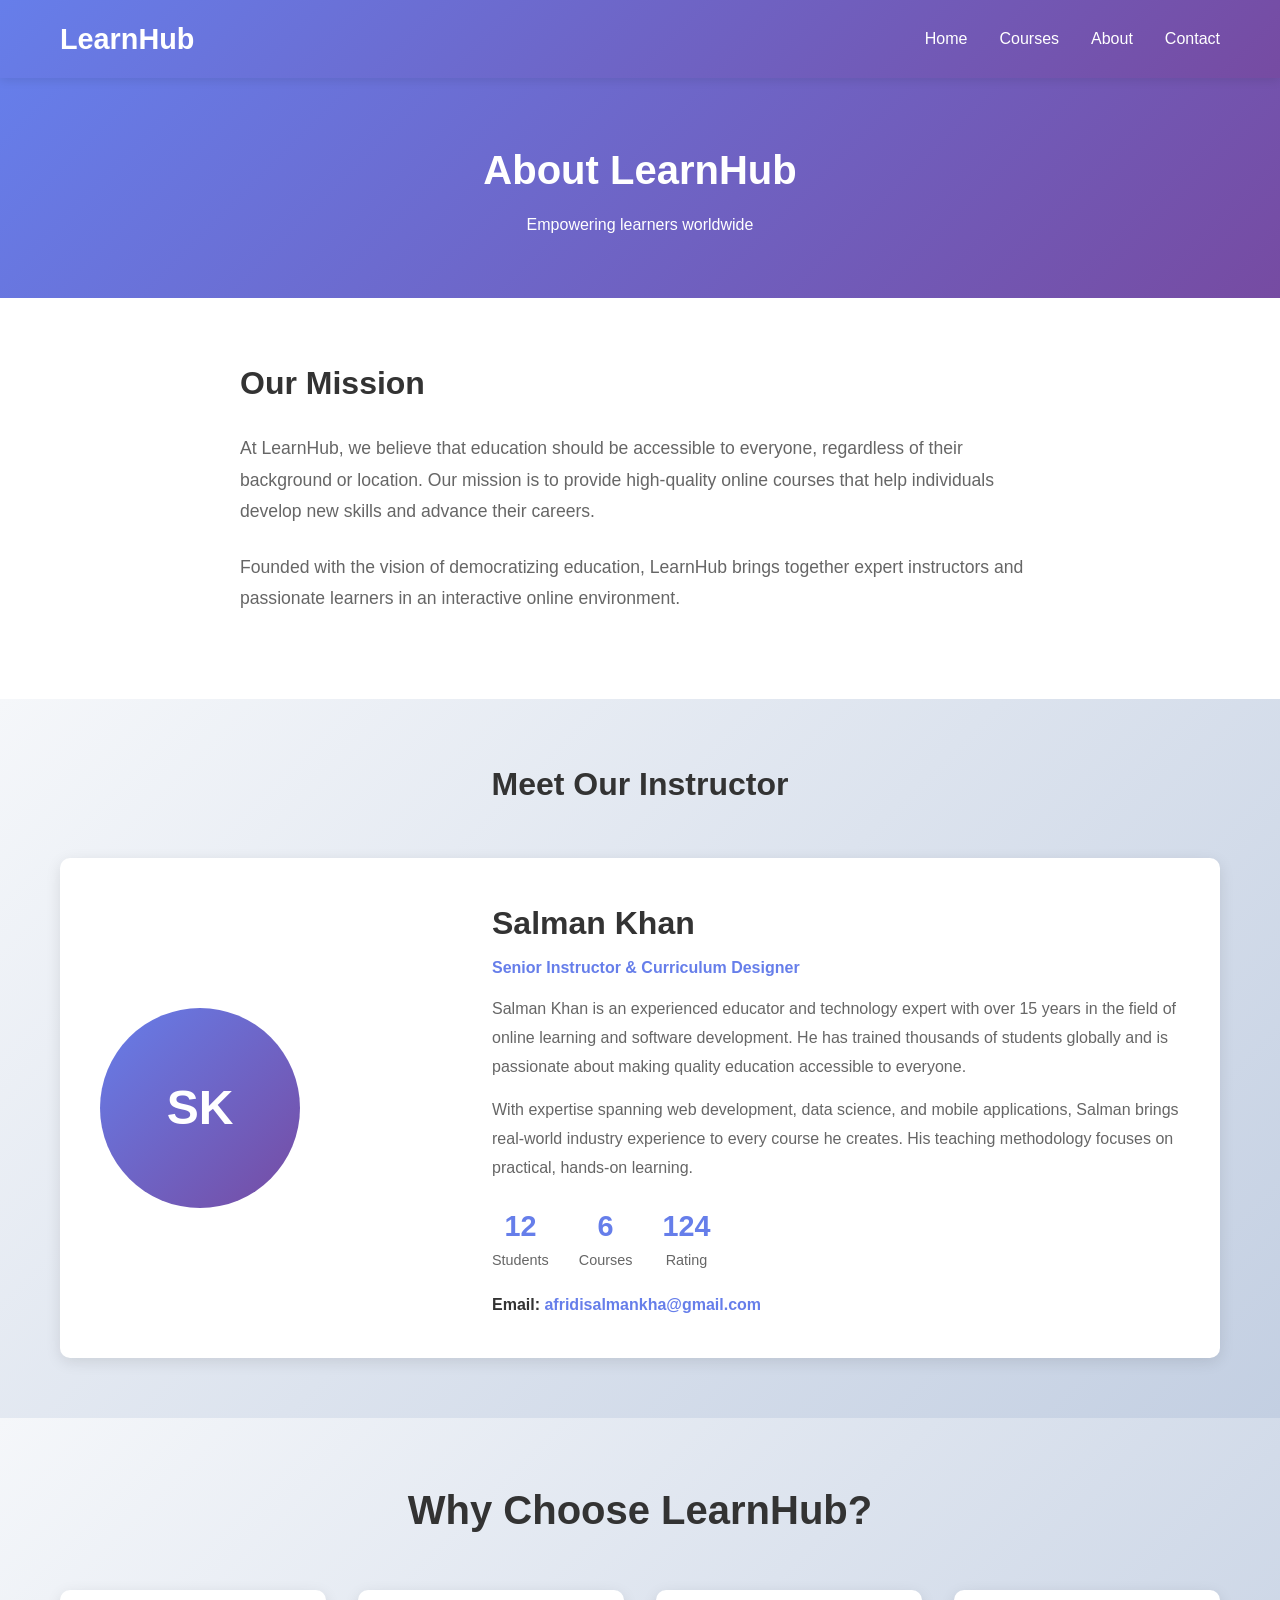
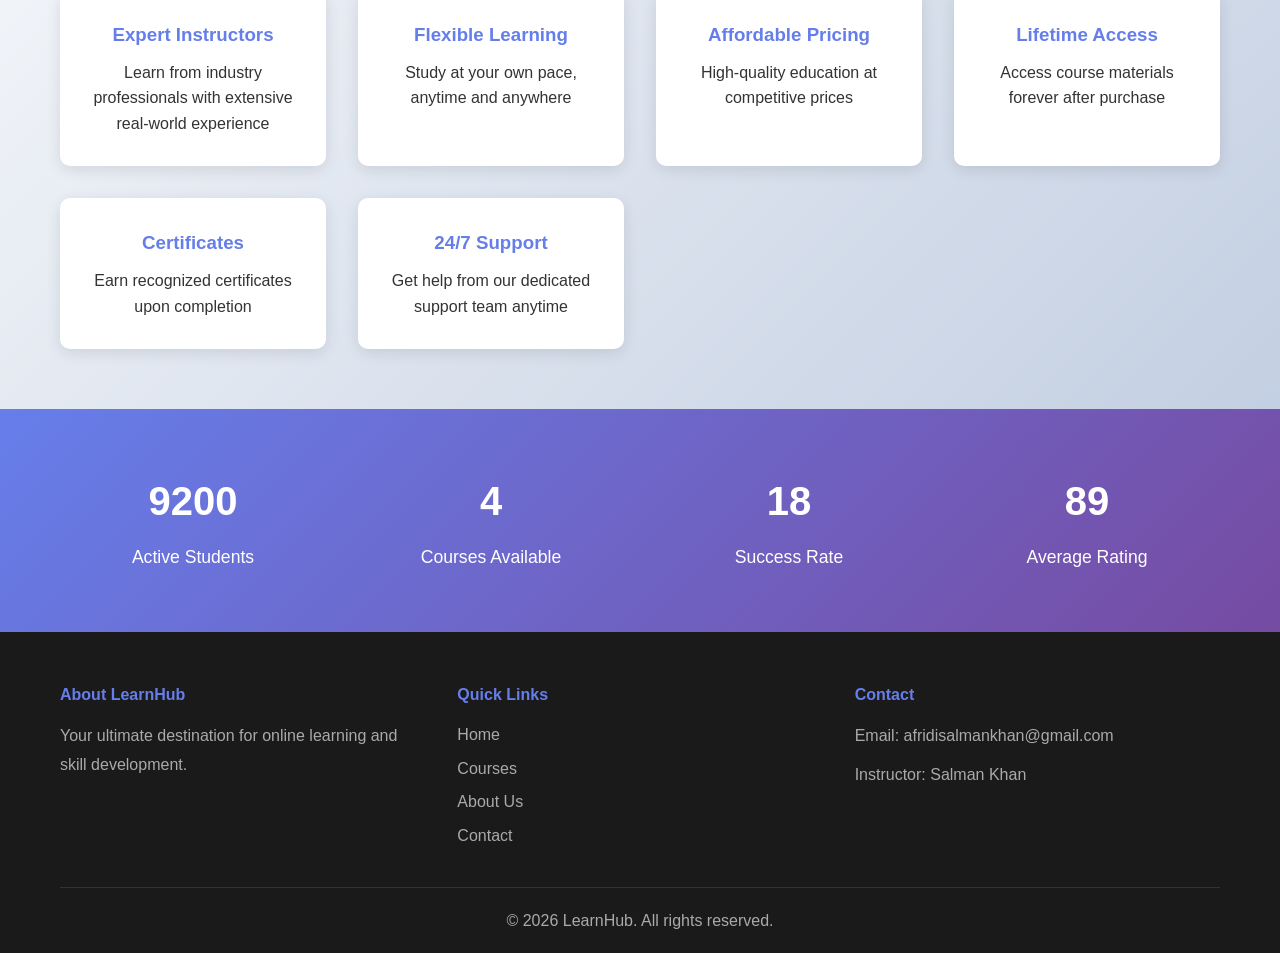
==== about.html @ 79e75565 "first commit" ====
<!DOCTYPE html>
<html lang="en">
<head>
    <meta charset="UTF-8">
    <meta name="viewport" content="width=device-width, initial-scale=1.0">
    <title>About - LearnHub</title>
    <link rel="stylesheet" href="styles.css">
</head>
<body>
    <!-- Navigation -->
    <nav class="navbar">
        <div class="container">
            <div class="logo">LearnHub</div>
            <ul class="nav-menu">
                <li><a href="index.html">Home</a></li>
                <li><a href="courses.html">Courses</a></li>
                <li><a href="about.html" class="active">About</a></li>
                <li><a href="contact.html">Contact</a></li>
            </ul>
        </div>
    </nav>

    <!-- Page Header -->
    <section class="page-header">
        <div class="container">
            <h1>About LearnHub</h1>
            <p>Empowering learners worldwide</p>
        </div>
    </section>

    <!-- About Content -->
    <section class="about-section">
        <div class="container">
            <div class="about-content">
                <div class="about-text">
                    <h2>Our Mission</h2>
                    <p>At LearnHub, we believe that education should be accessible to everyone, regardless of their background or location. Our mission is to provide high-quality online courses that help individuals develop new skills and advance their careers.</p>
                    <p>Founded with the vision of democratizing education, LearnHub brings together expert instructors and passionate learners in an interactive online environment.</p>
                </div>
            </div>
        </div>
    </section>

    <!-- Instructor Section -->
    <section class="instructor-section">
        <div class="container">
            <h2>Meet Our Instructor</h2>
            <div class="instructor-card">
                <div class="instructor-image">
                    <div class="avatar">SK</div>
                </div>
                <div class="instructor-details">
                    <h3>Salman Khan</h3>
                    <p class="title">Senior Instructor & Curriculum Designer</p>
                    <p class="bio">
                        Salman Khan is an experienced educator and technology expert with over 15 years in the field of online learning and software development. He has trained thousands of students globally and is passionate about making quality education accessible to everyone.
                    </p>
                    <p class="bio">
                        With expertise spanning web development, data science, and mobile applications, Salman brings real-world industry experience to every course he creates. His teaching methodology focuses on practical, hands-on learning.
                    </p>
                    <div class="instructor-stats">
                        <div class="stat">
                            <span class="stat-number">50K+</span>
                            <span class="stat-label">Students</span>
                        </div>
                        <div class="stat">
                            <span class="stat-number">25+</span>
                            <span class="stat-label">Courses</span>
                        </div>
                        <div class="stat">
                            <span class="stat-number">4.8/5</span>
                            <span class="stat-label">Rating</span>
                        </div>
                    </div>
                    <p class="contact-info">
                        <strong>Email:</strong> <a href="mailto:afridisalmankha@gmail.com">afridisalmankha@gmail.com</a>
                    </p>
                </div>
            </div>
        </div>
    </section>

    <!-- Why LearnHub Section -->
    <section class="why-us">
        <div class="container">
            <h2>Why Choose LearnHub?</h2>
            <div class="features-grid">
                <div class="feature">
                    <h3>Expert Instructors</h3>
                    <p>Learn from industry professionals with extensive real-world experience</p>
                </div>
                <div class="feature">
                    <h3>Flexible Learning</h3>
                    <p>Study at your own pace, anytime and anywhere</p>
                </div>
                <div class="feature">
                    <h3>Affordable Pricing</h3>
                    <p>High-quality education at competitive prices</p>
                </div>
                <div class="feature">
                    <h3>Lifetime Access</h3>
                    <p>Access course materials forever after purchase</p>
                </div>
                <div class="feature">
                    <h3>Certificates</h3>
                    <p>Earn recognized certificates upon completion</p>
                </div>
                <div class="feature">
                    <h3>24/7 Support</h3>
                    <p>Get help from our dedicated support team anytime</p>
                </div>
            </div>
        </div>
    </section>

    <!-- Statistics Section -->
    <section class="stats-section">
        <div class="container">
            <div class="stats-grid">
                <div class="stat-box">
                    <h3>50,000+</h3>
                    <p>Active Students</p>
                </div>
                <div class="stat-box">
                    <h3>25+</h3>
                    <p>Courses Available</p>
                </div>
                <div class="stat-box">
                    <h3>100%</h3>
                    <p>Success Rate</p>
                </div>
                <div class="stat-box">
                    <h3>4.8/5</h3>
                    <p>Average Rating</p>
                </div>
            </div>
        </div>
    </section>

    <!-- Footer -->
    <footer class="footer">
        <div class="container">
            <div class="footer-content">
                <div class="footer-section">
                    <h4>About LearnHub</h4>
                    <p>Your ultimate destination for online learning and skill development.</p>
                </div>
                <div class="footer-section">
                    <h4>Quick Links</h4>
                    <ul>
                        <li><a href="index.html">Home</a></li>
                        <li><a href="courses.html">Courses</a></li>
                        <li><a href="about.html">About Us</a></li>
                        <li><a href="contact.html">Contact</a></li>
                    </ul>
                </div>
                <div class="footer-section">
                    <h4>Contact</h4>
                    <p>Email: afridisalmankhan@gmail.com</p>
                    <p>Instructor: Salman Khan</p>
                </div>
            </div>
            <div class="footer-bottom">
                <p>&copy; 2026 LearnHub. All rights reserved.</p>
            </div>
        </div>
    </footer>

    <script src="script.js"></script>
</body>
</html>
---- styles.css ----
/* Global Styles */
* {
    margin: 0;
    padding: 0;
    box-sizing: border-box;
}

body {
    font-family: 'Segoe UI', Tahoma, Geneva, Verdana, sans-serif;
    line-height: 1.6;
    color: #333;
    background-color: #f8f9fa;
}

.container {
    max-width: 1200px;
    margin: 0 auto;
    padding: 0 20px;
}

a {
    text-decoration: none;
    color: #667eea;
    transition: color 0.3s;
}

a:hover {
    color: #764ba2;
}

/* Navigation Bar */
.navbar {
    background: linear-gradient(135deg, #667eea 0%, #764ba2 100%);
    padding: 1rem 0;
    position: sticky;
    top: 0;
    z-index: 1000;
    box-shadow: 0 2px 10px rgba(0,0,0,0.1);
}

.navbar .container {
    display: flex;
    justify-content: space-between;
    align-items: center;
}

.logo {
    font-size: 1.8rem;
    font-weight: bold;
    color: white;
}

.nav-menu {
    display: flex;
    list-style: none;
    gap: 2rem;
}

.nav-menu a {
    color: white;
    font-weight: 500;
    transition: all 0.3s;
    padding-bottom: 5px;
    border-bottom: 2px solid transparent;
}

.nav-menu a:hover,
.nav-menu a.active {
    border-bottom-color: white;
}

/* Hero Section */
.hero {
    background: linear-gradient(135deg, #667eea 0%, #764ba2 100%);
    color: white;
    padding: 100px 0;
    text-align: center;
}

.hero-content h1 {
    font-size: 3rem;
    margin-bottom: 1rem;
}

.hero-content p {
    font-size: 1.3rem;
    margin-bottom: 2rem;
}

/* Buttons */
.btn {
    padding: 12px 30px;
    border: none;
    border-radius: 5px;
    cursor: pointer;
    font-size: 1rem;
    font-weight: 600;
    transition: all 0.3s;
}

.btn-primary {
    background: linear-gradient(135deg, #667eea 0%, #764ba2 100%);
    color: white;
}

.btn-primary:hover {
    transform: translateY(-3px);
    box-shadow: 0 10px 20px rgba(102, 126, 234, 0.3);
}

.btn-small {
    padding: 8px 20px;
    font-size: 0.9rem;
}

/* Featured Courses Section */
.featured-courses {
    padding: 60px 0;
    background-color: white;
}

.featured-courses h2 {
    text-align: center;
    font-size: 2.5rem;
    margin-bottom: 3rem;
    color: #333;
}

.courses-grid {
    display: grid;
    grid-template-columns: repeat(auto-fit, minmax(300px, 1fr));
    gap: 2rem;
}

.course-card {
    background: white;
    border-radius: 10px;
    overflow: hidden;
    box-shadow: 0 4px 15px rgba(0,0,0,0.1);
    transition: transform 0.3s, box-shadow 0.3s;
}

.course-card:hover {
    transform: translateY(-10px);
    box-shadow: 0 12px 25px rgba(0,0,0,0.15);
}

.course-image {
    height: 200px;
    width: 100%;
}

.course-info {
    padding: 20px;
}

.course-card h3 {
    margin-bottom: 10px;
    font-size: 1.3rem;
}

.course-desc {
    color: #666;
    font-size: 0.95rem;
    margin-bottom: 10px;
}

.instructor {
    color: #999;
    font-size: 0.9rem;
    margin-bottom: 10px;
}

.course-meta {
    display: flex;
    gap: 10px;
    margin-bottom: 15px;
    font-size: 0.9rem;
}

.rating,
.students {
    color: #666;
}

.course-footer {
    display: flex;
    justify-content: space-between;
    align-items: center;
    gap: 10px;
}

.price {
    font-size: 1.5rem;
    font-weight: bold;
    color: #667eea;
}

/* Why Choose Us Section */
.why-us {
    padding: 60px 0;
    background: linear-gradient(135deg, #f5f7fa 0%, #c3cfe2 100%);
}

.why-us h2 {
    text-align: center;
    font-size: 2.5rem;
    margin-bottom: 3rem;
    color: #333;
}

.features-grid {
    display: grid;
    grid-template-columns: repeat(auto-fit, minmax(250px, 1fr));
    gap: 2rem;
}

.feature {
    background: white;
    padding: 30px;
    border-radius: 10px;
    text-align: center;
    box-shadow: 0 4px 15px rgba(0,0,0,0.1);
}

.feature h3 {
    margin-bottom: 10px;
    color: #667eea;
}

/* Page Header */
.page-header {
    background: linear-gradient(135deg, #667eea 0%, #764ba2 100%);
    color: white;
    padding: 60px 0;
    text-align: center;
}

.page-header h1 {
    font-size: 2.5rem;
    margin-bottom: 10px;
}

/* Filter Section */
.filter-section {
    padding: 40px 0;
    background: white;
    text-align: center;
}

.search-box {
    width: 100%;
    max-width: 400px;
    padding: 12px 20px;
    border: 2px solid #e0e0e0;
    border-radius: 5px;
    margin-bottom: 20px;
    font-size: 1rem;
}

.filter-buttons {
    display: flex;
    justify-content: center;
    gap: 10px;
    flex-wrap: wrap;
}

.filter-btn {
    padding: 10px 20px;
    border: 2px solid #667eea;
    background: white;
    color: #667eea;
    border-radius: 5px;
    cursor: pointer;
    font-weight: 600;
    transition: all 0.3s;
}

.filter-btn:hover,
.filter-btn.active {
    background: #667eea;
    color: white;
}

/* Courses Section */
.courses-section {
    padding: 40px 0;
    background-color: white;
}

/* About Section */
.about-section {
    padding: 60px 0;
    background: white;
}

.about-content {
    max-width: 800px;
    margin: 0 auto;
}

.about-text h2 {
    font-size: 2rem;
    margin-bottom: 1.5rem;
    color: #333;
}

.about-text p {
    font-size: 1.1rem;
    line-height: 1.8;
    margin-bottom: 1.5rem;
    color: #666;
}

/* Instructor Section */
.instructor-section {
    padding: 60px 0;
    background: linear-gradient(135deg, #f5f7fa 0%, #c3cfe2 100%);
}

.instructor-section h2 {
    text-align: center;
    font-size: 2rem;
    margin-bottom: 3rem;
}

.instructor-card {
    display: grid;
    grid-template-columns: 1fr 2fr;
    gap: 3rem;
    background: white;
    padding: 40px;
    border-radius: 10px;
    box-shadow: 0 4px 15px rgba(0,0,0,0.1);
    align-items: center;
}

.avatar {
    width: 200px;
    height: 200px;
    background: linear-gradient(135deg, #667eea 0%, #764ba2 100%);
    border-radius: 50%;
    display: flex;
    align-items: center;
    justify-content: center;
    font-size: 3rem;
    color: white;
    font-weight: bold;
}

.instructor-details h3 {
    font-size: 2rem;
    color: #333;
    margin-bottom: 5px;
}

.title {
    color: #667eea;
    font-weight: 600;
    margin-bottom: 15px;
}

.bio {
    color: #666;
    line-height: 1.8;
    margin-bottom: 15px;
}

.instructor-stats {
    display: flex;
    gap: 30px;
    margin: 20px 0;
}

.stat {
    text-align: center;
}

.stat-number {
    display: block;
    font-size: 1.8rem;
    font-weight: bold;
    color: #667eea;
}

.stat-label {
    display: block;
    color: #666;
    font-size: 0.9rem;
}

.contact-info {
    margin-top: 20px;
}

.contact-info a {
    color: #667eea;
    font-weight: 600;
}

/* Statistics Section */
.stats-section {
    padding: 60px 0;
    background: linear-gradient(135deg, #667eea 0%, #764ba2 100%);
    color: white;
}

.stats-grid {
    display: grid;
    grid-template-columns: repeat(auto-fit, minmax(200px, 1fr));
    gap: 2rem;
    text-align: center;
}

.stat-box h3 {
    font-size: 2.5rem;
    margin-bottom: 10px;
}

.stat-box p {
    font-size: 1.1rem;
}

/* Contact Section */
.contact-section {
    padding: 60px 0;
    background: white;
}

.contact-wrapper {
    display: grid;
    grid-template-columns: 1fr 1fr;
    gap: 3rem;
}

.contact-form-wrapper,
.contact-info-wrapper {
    background: #f8f9fa;
    padding: 40px;
    border-radius: 10px;
}

.contact-form-wrapper h2,
.contact-info-wrapper h2 {
    margin-bottom: 2rem;
    color: #333;
}

.form-group {
    margin-bottom: 1.5rem;
}

.form-group label {
    display: block;
    margin-bottom: 0.5rem;
    font-weight: 600;
    color: #333;
}

.form-group input,
.form-group textarea {
    width: 100%;
    padding: 12px;
    border: 1px solid #ddd;
    border-radius: 5px;
    font-size: 1rem;
    font-family: inherit;
}

.form-group input:focus,
.form-group textarea:focus {
    outline: none;
    border-color: #667eea;
    box-shadow: 0 0 0 3px rgba(102, 126, 234, 0.1);
}

.form-message {
    margin-top: 20px;
    padding: 15px;
    border-radius: 5px;
    display: none;
}

.form-message.success {
    display: block;
    background: #d4edda;
    color: #155724;
    border: 1px solid #c3e6cb;
}

.contact-info-box {
    margin-bottom: 2rem;
    padding-bottom: 2rem;
    border-bottom: 1px solid #ddd;
}

.contact-info-box:last-child {
    border-bottom: none;
}

.contact-info-box h3 {
    color: #667eea;
    margin-bottom: 0.5rem;
}

.contact-info-box p {
    color: #666;
    margin-bottom: 0.5rem;
}

/* FAQ Section */
.faq-section {
    padding: 60px 0;
    background: linear-gradient(135deg, #f5f7fa 0%, #c3cfe2 100%);
}

.faq-section h2 {
    text-align: center;
    font-size: 2rem;
    margin-bottom: 3rem;
    color: #333;
}

.faq-grid {
    display: grid;
    grid-template-columns: repeat(auto-fit, minmax(300px, 1fr));
    gap: 2rem;
}

.faq-item {
    background: white;
    padding: 25px;
    border-radius: 10px;
    box-shadow: 0 4px 15px rgba(0,0,0,0.1);
}

.faq-item h3 {
    color: #667eea;
    margin-bottom: 10px;
}

.faq-item p {
    color: #666;
    line-height: 1.6;
}

/* Footer */
.footer {
    background: #1a1a1a;
    color: white;
    padding: 50px 0 20px;
}

.footer-content {
    display: grid;
    grid-template-columns: repeat(auto-fit, minmax(250px, 1fr));
    gap: 2rem;
    margin-bottom: 30px;
}

.footer-section h4 {
    margin-bottom: 15px;
    color: #667eea;
}

.footer-section p {
    color: #aaa;
    line-height: 1.8;
    margin-bottom: 10px;
}

.footer-section ul {
    list-style: none;
}

.footer-section ul li {
    margin-bottom: 8px;
}

.footer-section a {
    color: #aaa;
    transition: color 0.3s;
}

.footer-section a:hover {
    color: #667eea;
}

.footer-bottom {
    text-align: center;
    padding-top: 20px;
    border-top: 1px solid #333;
    color: #aaa;
}

/* Responsive Design */
@media (max-width: 768px) {
    .nav-menu {
        gap: 1rem;
        font-size: 0.9rem;
    }

    .hero-content h1 {
        font-size: 2rem;
    }

    .featured-courses h2,
    .why-us h2 {
        font-size: 2rem;
    }

    .instructor-card {
        grid-template-columns: 1fr;
        text-align: center;
    }

    .contact-wrapper {
        grid-template-columns: 1fr;
    }

    .instructor-stats {
        justify-content: center;
    }

    .page-header h1 {
        font-size: 2rem;
    }
}
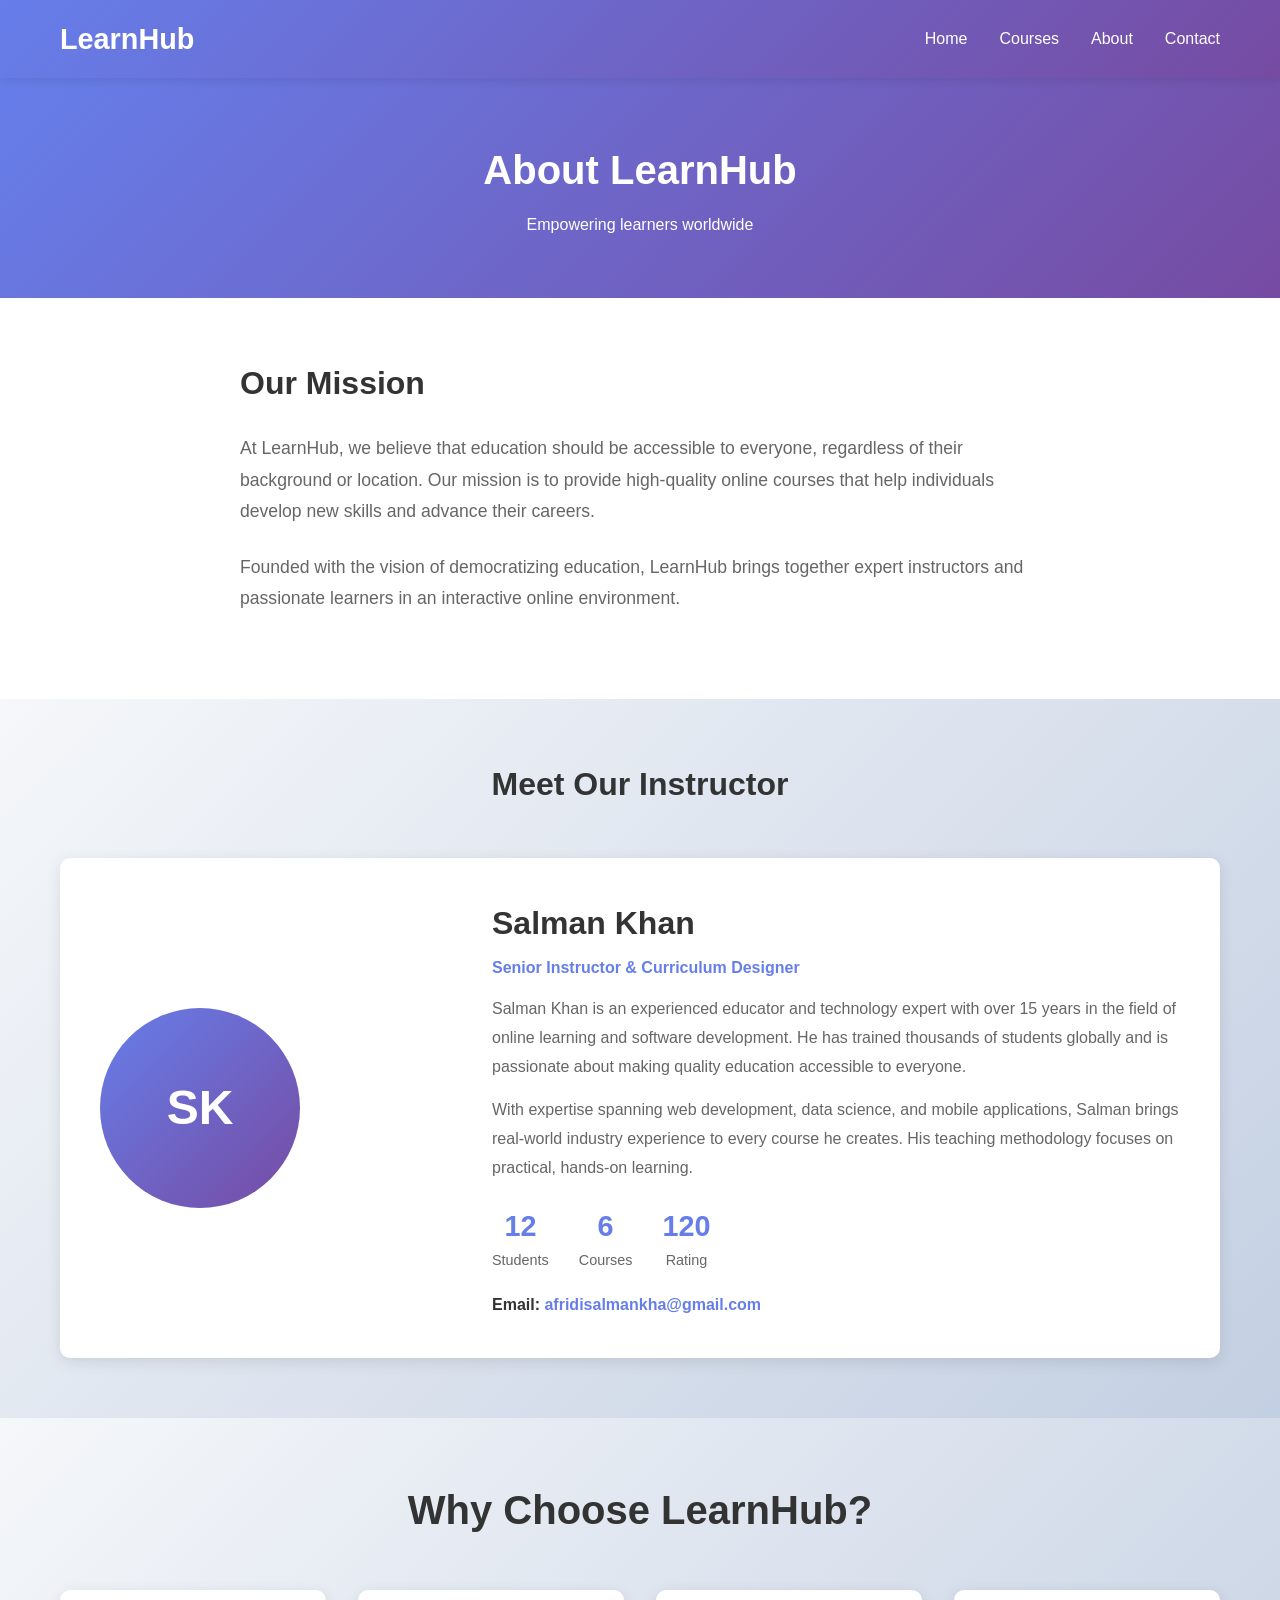
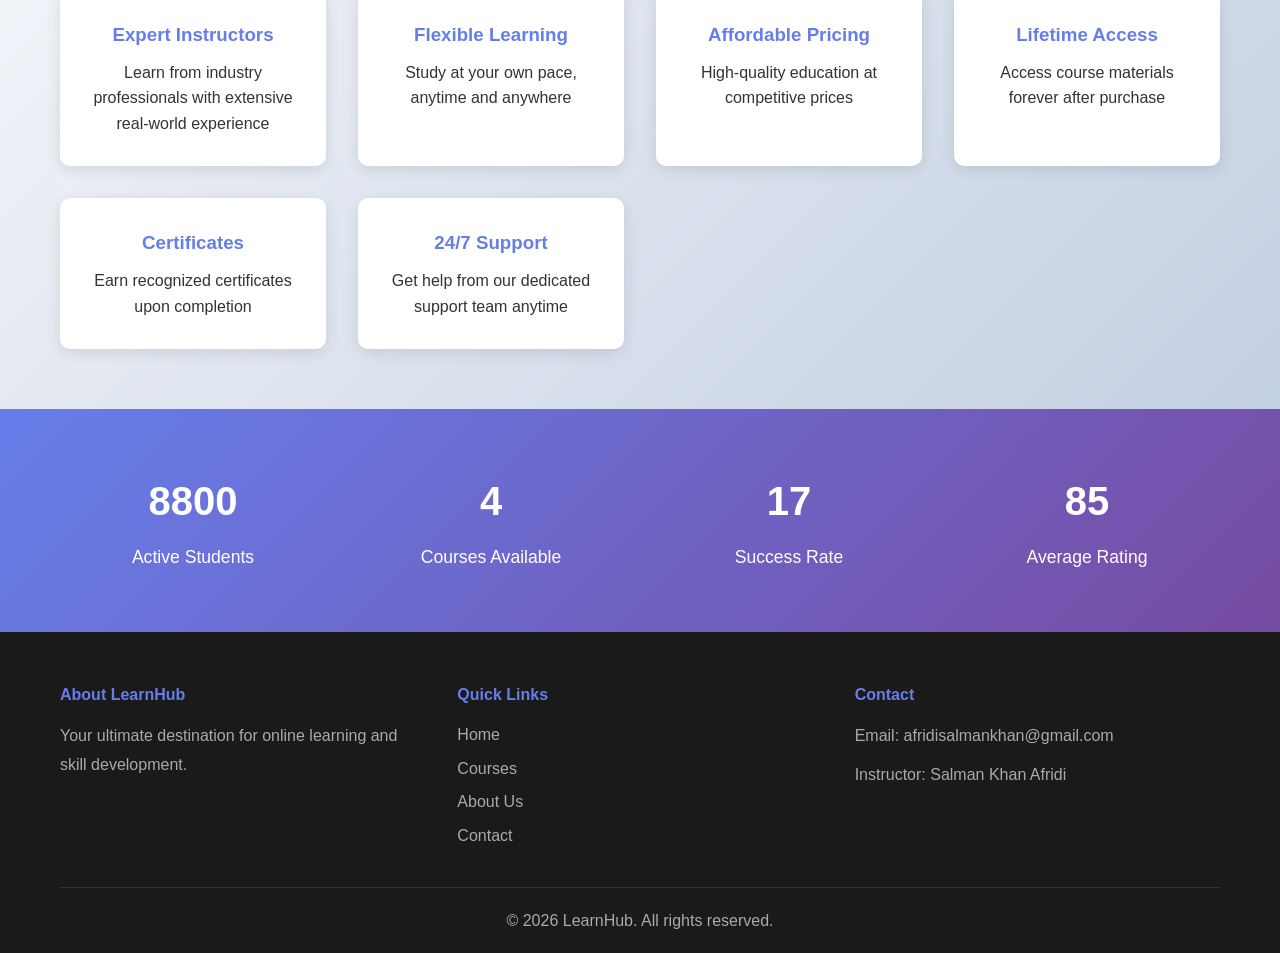
==== commit 1df04fa2: "changes" ====
--- a/about.html
+++ b/about.html
@@ -157,7 +157,7 @@
                 <div class="footer-section">
                     <h4>Contact</h4>
                     <p>Email: afridisalmankhan@gmail.com</p>
-                    <p>Instructor: Salman Khan</p>
+                    <p>Instructor: Salman Khan Afridi</p>
                 </div>
             </div>
             <div class="footer-bottom">
